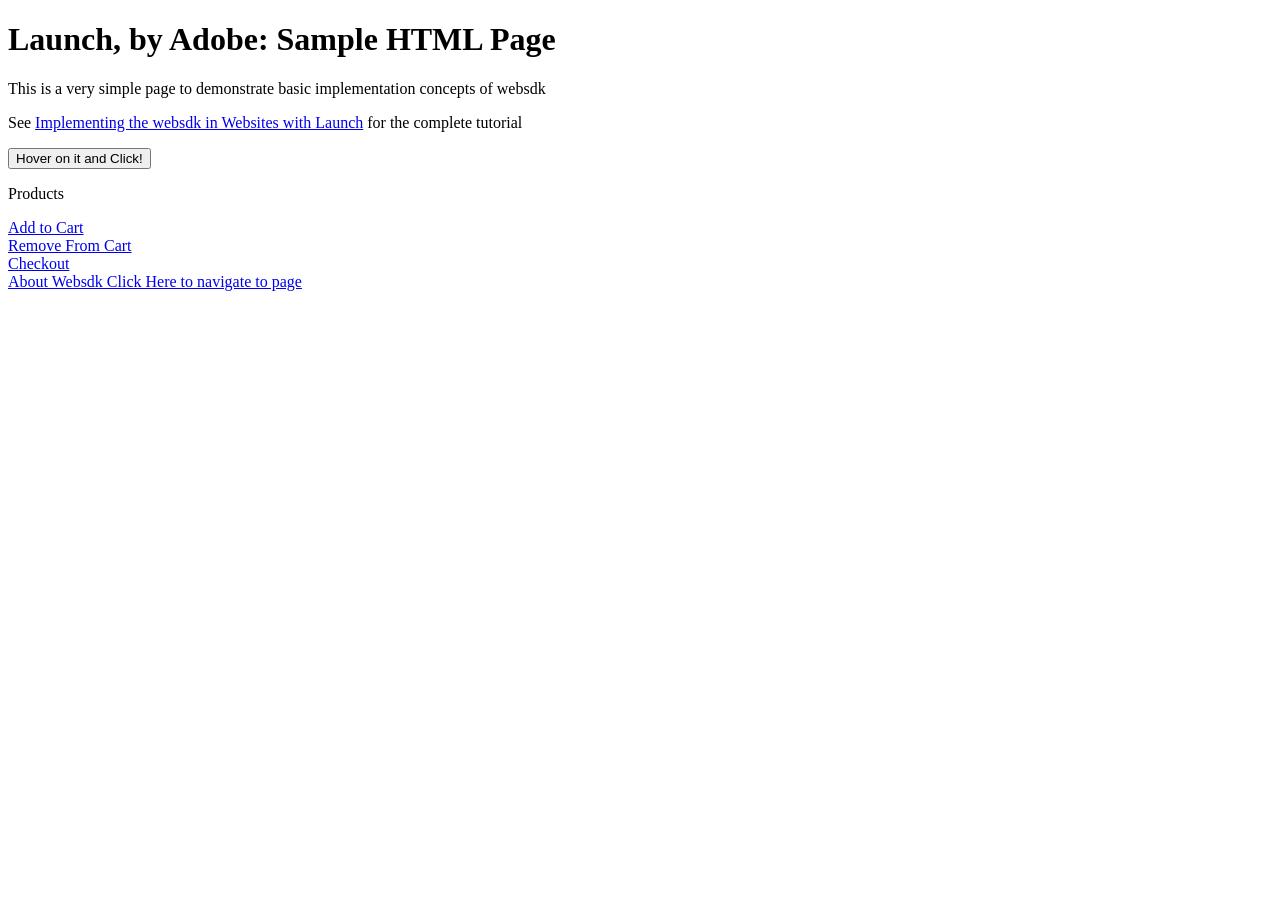
==== index.html @ d31ca80d "Update index.html" ====
<!doctype html>
<html lang="en">

<head>
	<title>Launch, by Adobe: Sample HTML Page</title>


	<!-- Adobe: Start Scripts-->
	<!--/Preconnect and DNS-Prefetch-->
	<!--Data Layer to enable rich data collection and targeting-->
	<!--/Data Layer-->
<script src="project.js"></script>
	<script>
		let pageName = document.location.pathname.split('/')[1];
		window.adobeDataLayer = window.adobeDataLayer || [];
		window.adobeDataLayer.push({
			"event": "Page Loaded",
			"xdm": {
				"web": {
					"webPageDetails": {
						"siteSection": "home", //home is for the root directory
						"language": "en",
						"pageType": "portfolio-home-page", //the template name or id
						"pageName": pageName,
						"ErrorPage": "", // incase of 404 error page only
						"publishDate": "05/04/2023",
						"FPID":'566ea316-c052-4553-928b-9ae3e75cc71d'
					},
					"category": {
						"siteSection1": "",
						"siteSection2": "",
						"siteSection3": "",


					}
				}
			}
		});
	</script>
	<!--Launch Header Embed Code: REPLACE THE NEXT LINE WITH THE EMBED CODE FROM YOUR OWN DEVELOPMENT ENVIRONMENT-->
	<script src="https://assets.adobedtm.com/22bf1a13013f/0cef31991912/launch-c0f99a84365e-development.min.js"
		async></script>
	<!--/Launch Header Embed Code-->
	<!-- Adobe: End Scripts-->
</head>

<body>
	<h1>Launch, by Adobe: Sample HTML Page</h1>
	<p>This is a very simple page to demonstrate basic implementation concepts of websdk</p>
	<p>See <a href="https://experienceleague.adobe.com/docs/experience-platform/edge/home.html?lang=en">Implementing the
			websdk in Websites with Launch</a> for the complete tutorial</p>
	<button>
		Hover on it and Click!
	</button>
	</br>
	<p> Products </p>
	<a class="cmp-cartadd__action-link" href="#" id="cartadd-2122a9f81a-cta-6b28b693be"
		data-cmp-data-layer="{&quot;cartadd-2122a9f81a-cta-6b28b693be&quot;:{&quot;@type&quot;:&quot;wknd/components/cartadd/cta&quot;,&quot;dc:title&quot;:&quot;Add To Cart&quot;,&quot;xdm:linkURL&quot;:&quot;/us/en/adventures.html&quot;}}"
		data-cmp-clickable="" onclick="(e)=>{window.adobeDataLayer = window.adobeDataLayer || []; window.adobeDataLayer.push(e);}">Add to Cart</a>
	</br>
	<a class="cmp-cartremove__action-link" href="#" id="cartremove-2122a9f81a-cta-6b28b693bd"
		data-cmp-data-layer="{&quot;cartremove-2122a9f81a-cta-6b28b693bd&quot;:{&quot;@type&quot;:&quot;wknd/components/cartadd/cta&quot;,&quot;dc:title&quot;:&quot;Remove From Cart&quot;,&quot;xdm:linkURL&quot;:&quot;/us/en/adventures.html&quot;}}"
		data-cmp-clickable="">Remove From Cart</a>
	</br>
	<a class="cmp-checkout__action-link" href="#" id="checkout-2122a9f81b-cta-6b28b693be"
		data-cmp-data-layer="{&quot;checkout-2122a9f81b-cta-6b28b693be&quot;:{&quot;@type&quot;:&quot;wknd/components/checkout/cta&quot;,&quot;dc:title&quot;:&quot;Checkout&quot;,&quot;xdm:linkURL&quot;:&quot;/us/en/adventures.html&quot;}}"
		data-cmp-clickable="">Checkout</a>
	</br>
<a class="ink" href="about.html">About Websdk Click Here to navigate to page</a>

</body>

</html>
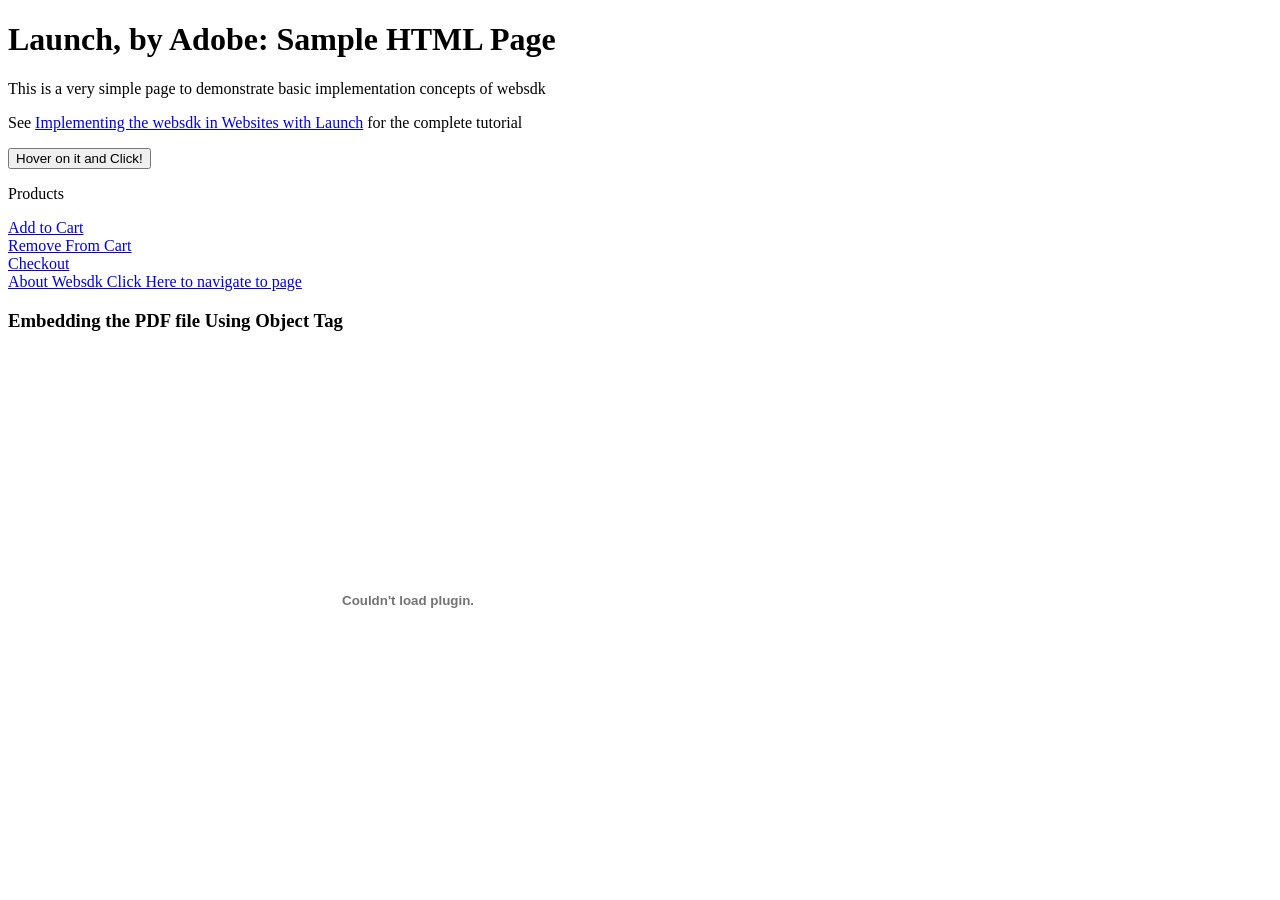
==== commit fef37cb5: "Update index.html" ====
--- a/index.html
+++ b/index.html
@@ -68,6 +68,13 @@
 	</br>
 <a class="ink" href="about.html">About Websdk Click Here to navigate to page</a>
 
+	<h3>Embedding the PDF file Using Object Tag</h3>
+    <object class="pdf" 
+            data=
+"https://media.geeksforgeeks.org/wp-content/cdn-uploads/20210101201653/PDF.pdf"
+            width="800"
+            height="500">    </object>
+
 </body>
 
 </html>
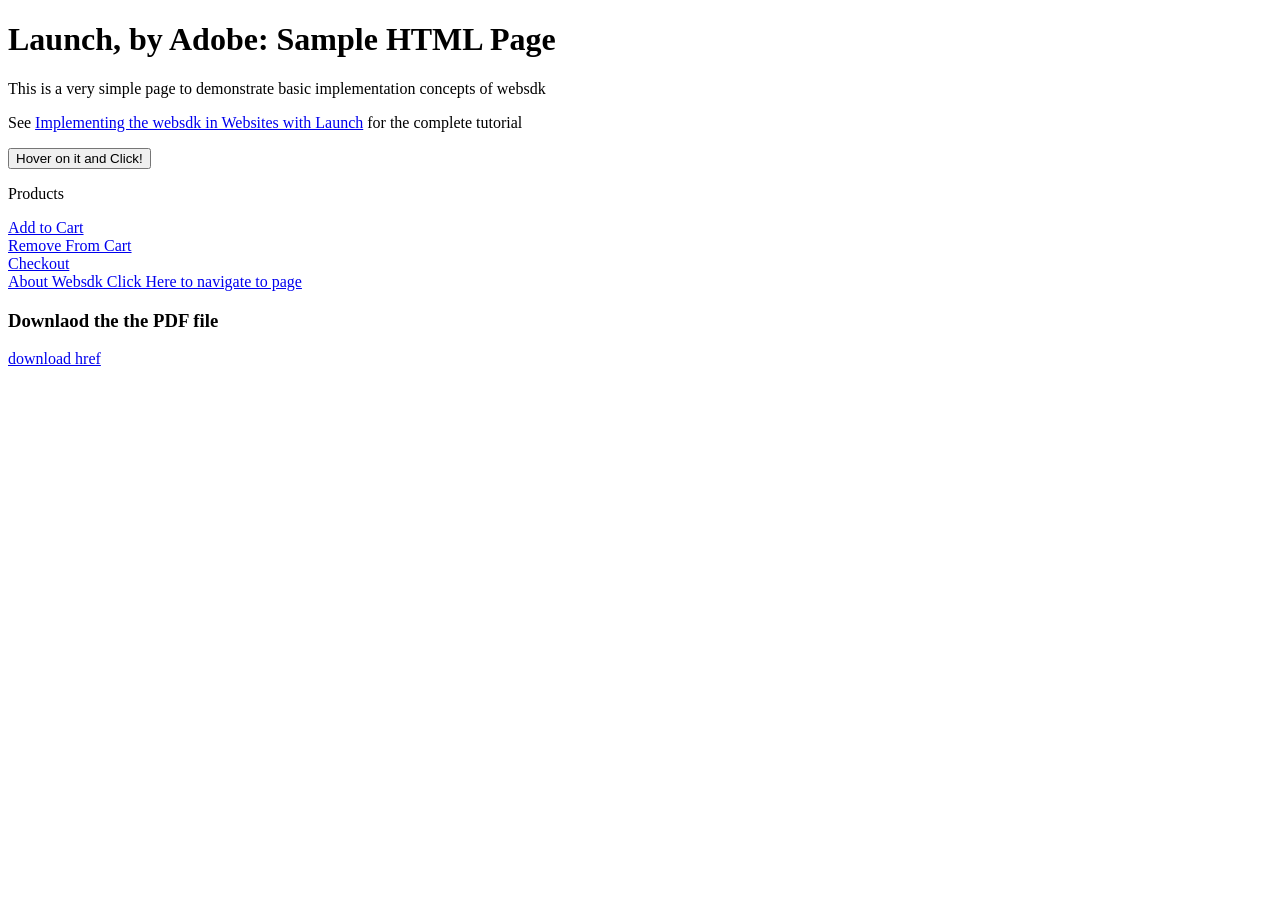
==== commit ca207ffd: "Update index.html" ====
--- a/index.html
+++ b/index.html
@@ -68,12 +68,8 @@
 	</br>
 <a class="ink" href="about.html">About Websdk Click Here to navigate to page</a>
 
-	<h3>Embedding the PDF file Using Object Tag</h3>
-    <object class="pdf" 
-            data=
-"https://media.geeksforgeeks.org/wp-content/cdn-uploads/20210101201653/PDF.pdf"
-            width="800"
-            height="500">    </object>
+	<h3>Downlaod the the PDF file </h3>
+  <a href ="/PDF.pdf">download href </a>
 
 </body>
 
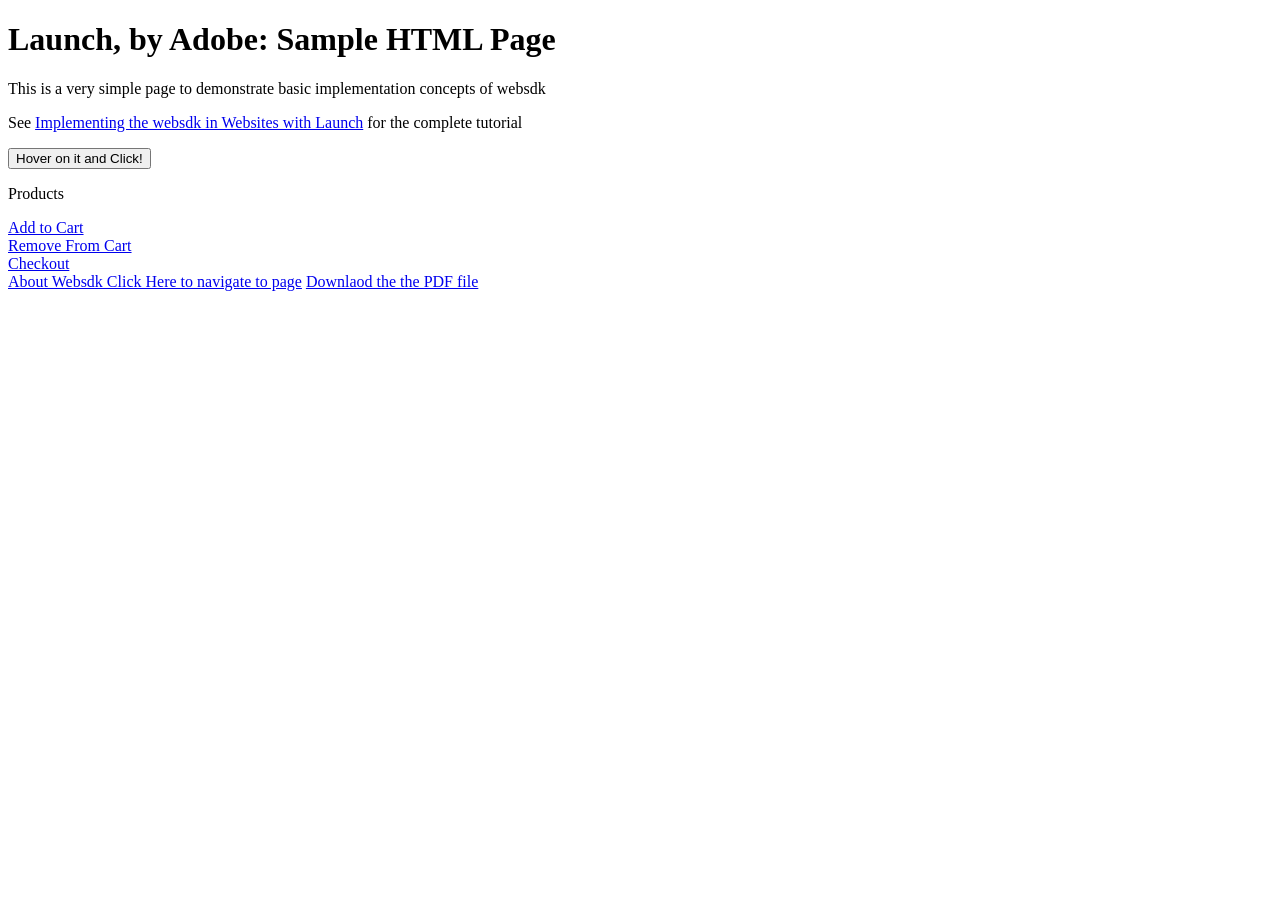
==== commit 775a938e: "Update index.html" ====
--- a/index.html
+++ b/index.html
@@ -68,8 +68,7 @@
 	</br>
 <a class="ink" href="about.html">About Websdk Click Here to navigate to page</a>
 
-	<h3>Downlaod the the PDF file </h3>
-  <a href ="/PDF.pdf">download href </a>
+<a href="https://prachijn0.github.io/portfolio.pdf" target="_blank">Downlaod the the PDF file </a>
 
 </body>
 
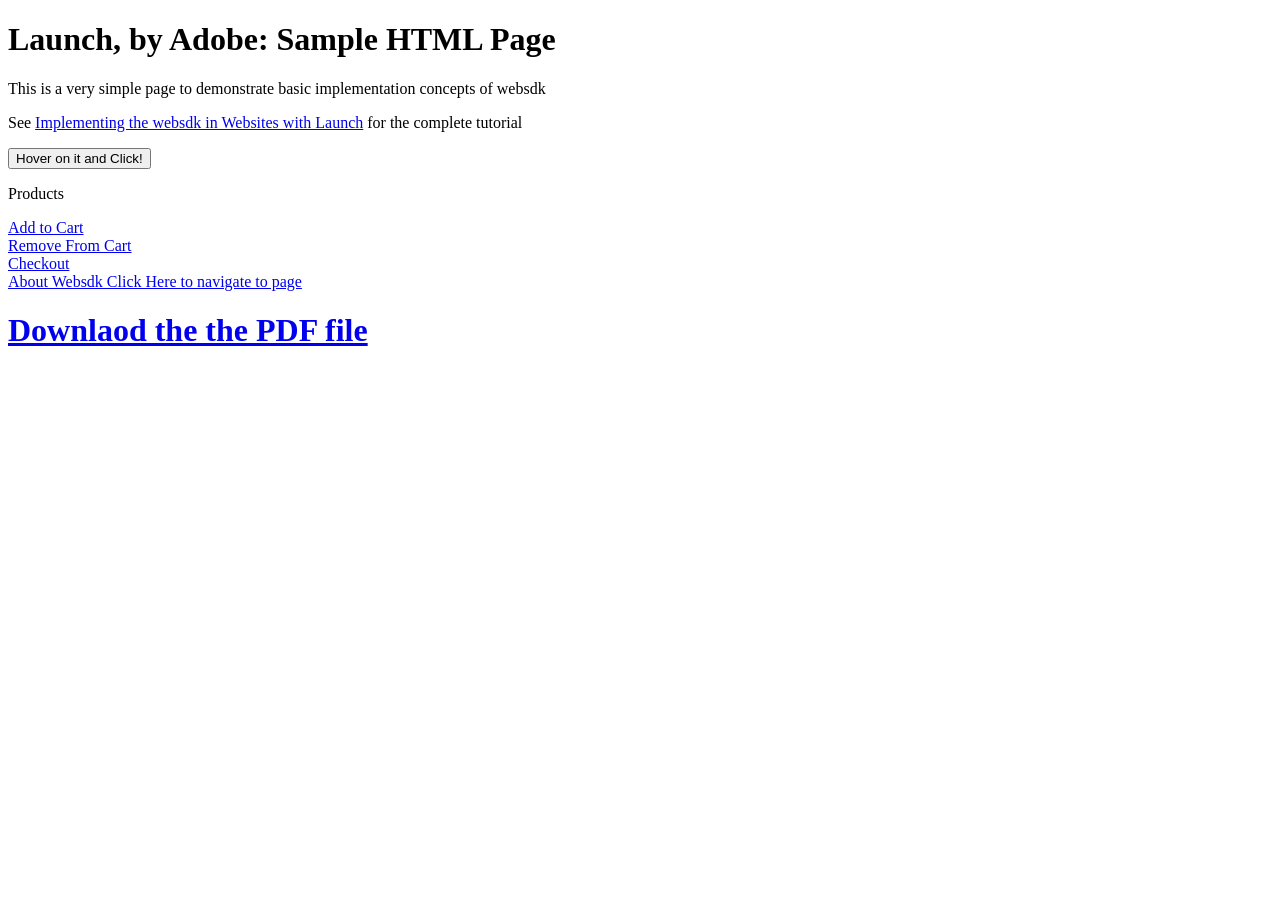
==== commit e1bdee00: "Update index.html" ====
--- a/index.html
+++ b/index.html
@@ -67,8 +67,8 @@
 		data-cmp-clickable="">Checkout</a>
 	</br>
 <a class="ink" href="about.html">About Websdk Click Here to navigate to page</a>
-
-<a href="https://prachijn0.github.io/portfolio.pdf" target="_blank">Downlaod the the PDF file </a>
+<br>
+<h1><a href="https://prachijn0.github.io/portfolio.pdf" target="_blank">Downlaod the the PDF file </a></h1>
 
 </body>
 
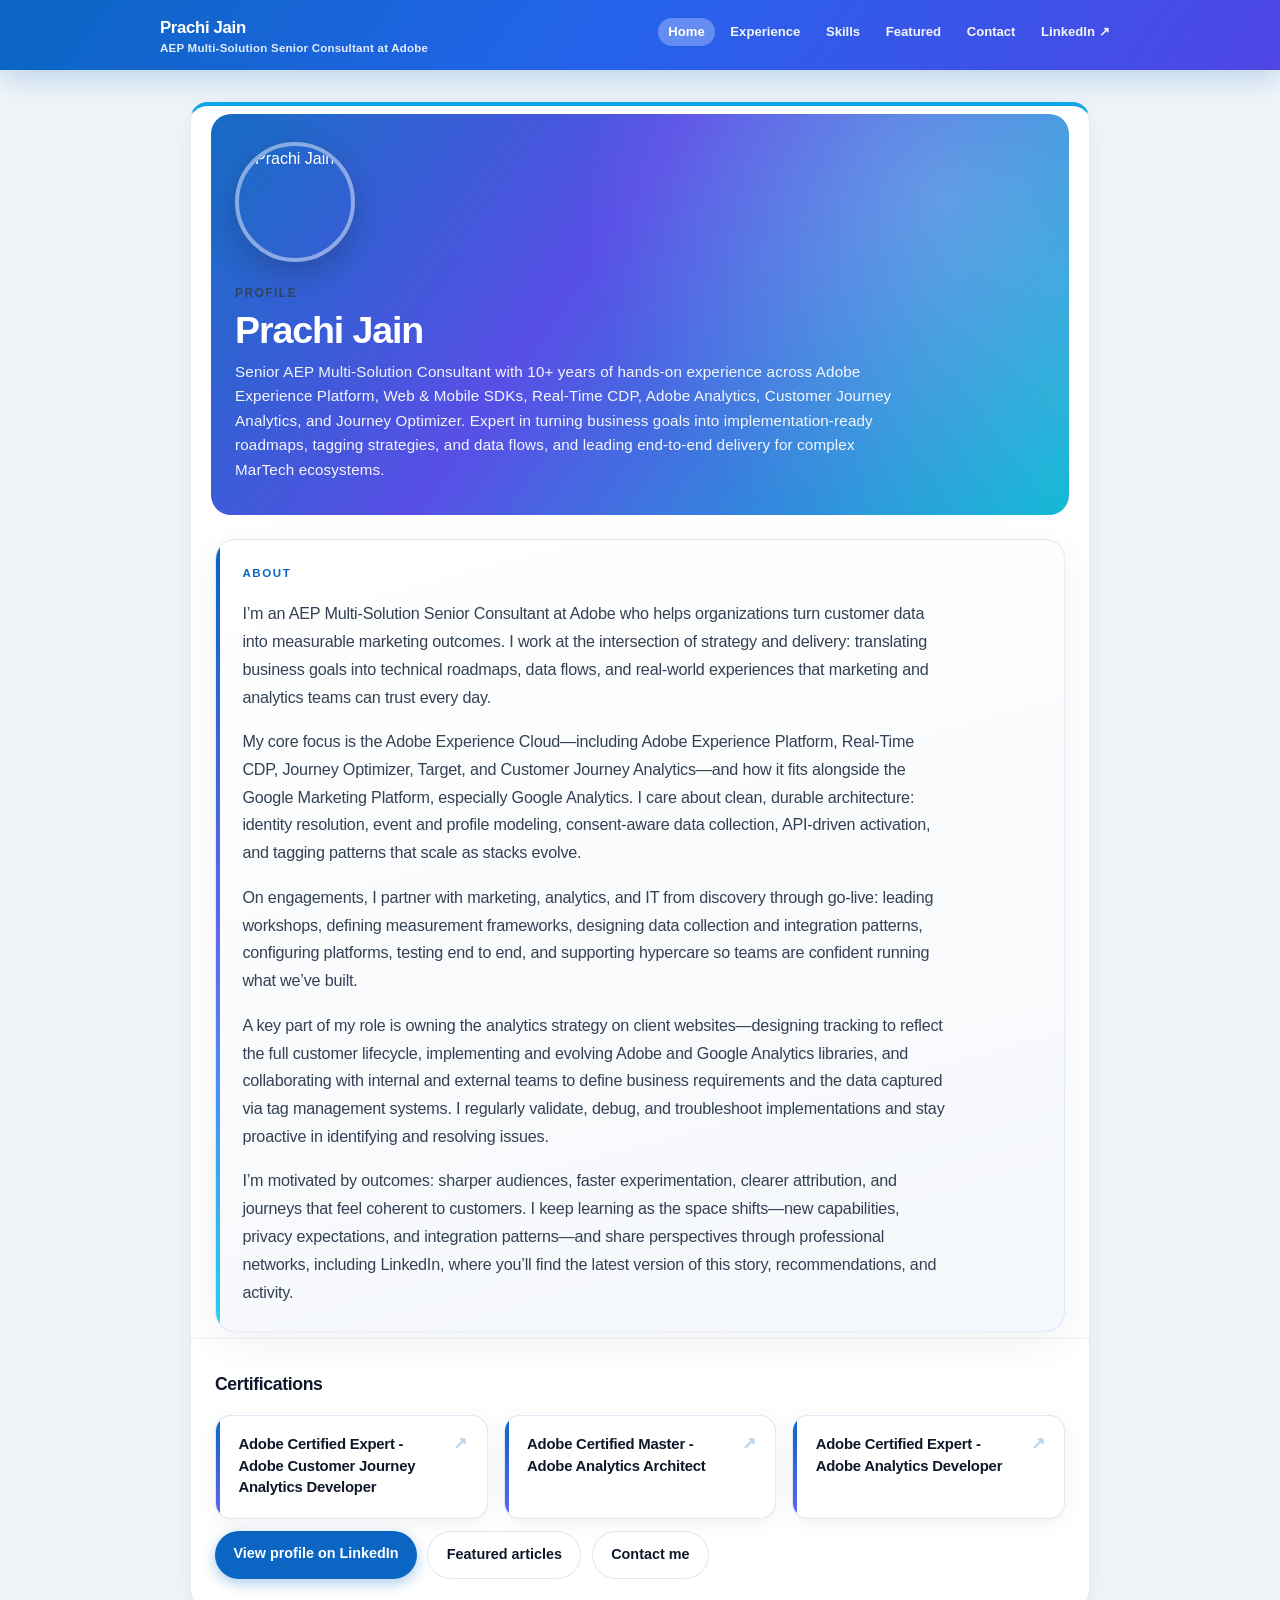
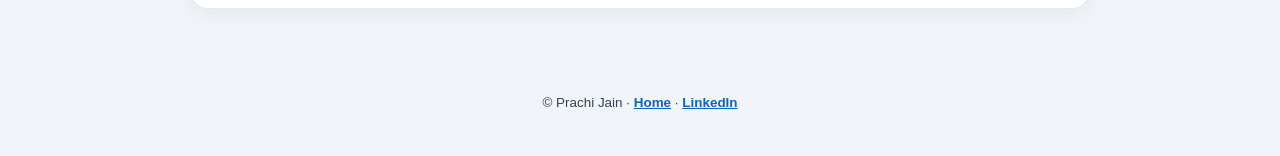
==== commit ce2d703b: "Add files via upload" ====
--- a/index.html
+++ b/index.html
@@ -1,75 +1,17 @@
 <!doctype html>
 <html lang="en">
-
-<head>
-	<title>Launch, by Adobe: Sample HTML Page</title>
-
-
-	<!-- Adobe: Start Scripts-->
-	<!--/Preconnect and DNS-Prefetch-->
-	<!--Data Layer to enable rich data collection and targeting-->
-	<!--/Data Layer-->
-<script src="project.js"></script>
-	<script>
-		let pageName = document.location.pathname.split('/')[1];
-		window.adobeDataLayer = window.adobeDataLayer || [];
-		window.adobeDataLayer.push({
-			"event": "Page Loaded",
-			"xdm": {
-				"web": {
-					"webPageDetails": {
-						"siteSection": "home", //home is for the root directory
-						"language": "en",
-						"pageType": "portfolio-home-page", //the template name or id
-						"pageName": pageName,
-						"ErrorPage": "", // incase of 404 error page only
-						"publishDate": "05/04/2023",
-						"FPID":'566ea316-c052-4553-928b-9ae3e75cc71d'
-					},
-					"category": {
-						"siteSection1": "",
-						"siteSection2": "",
-						"siteSection3": "",
-
-
-					}
-				}
-			}
-		});
-	</script>
-	<!--Launch Header Embed Code: REPLACE THE NEXT LINE WITH THE EMBED CODE FROM YOUR OWN DEVELOPMENT ENVIRONMENT-->
-	<script src="https://assets.adobedtm.com/22bf1a13013f/0cef31991912/launch-c0f99a84365e-development.min.js"
-		async></script>
-	<!--/Launch Header Embed Code-->
-	<!-- Adobe: End Scripts-->
-</head>
-
-<body>
-	<h1>Launch, by Adobe: Sample HTML Page</h1>
-	<p>This is a very simple page to demonstrate basic implementation concepts of websdk</p>
-	<p>See <a href="https://experienceleague.adobe.com/docs/experience-platform/edge/home.html?lang=en">Implementing the
-			websdk in Websites with Launch</a> for the complete tutorial</p>
-	<button>
-		Hover on it and Click!
-	</button>
-	</br>
-	<p> Products </p>
-	<a class="cmp-cartadd__action-link" href="#" id="cartadd-2122a9f81a-cta-6b28b693be"
-		data-cmp-data-layer="{&quot;cartadd-2122a9f81a-cta-6b28b693be&quot;:{&quot;@type&quot;:&quot;wknd/components/cartadd/cta&quot;,&quot;dc:title&quot;:&quot;Add To Cart&quot;,&quot;xdm:linkURL&quot;:&quot;/us/en/adventures.html&quot;}}"
-		data-cmp-clickable="" onclick="(e)=>{window.adobeDataLayer = window.adobeDataLayer || []; window.adobeDataLayer.push(e);}">Add to Cart</a>
-	</br>
-	<a class="cmp-cartremove__action-link" href="#" id="cartremove-2122a9f81a-cta-6b28b693bd"
-		data-cmp-data-layer="{&quot;cartremove-2122a9f81a-cta-6b28b693bd&quot;:{&quot;@type&quot;:&quot;wknd/components/cartadd/cta&quot;,&quot;dc:title&quot;:&quot;Remove From Cart&quot;,&quot;xdm:linkURL&quot;:&quot;/us/en/adventures.html&quot;}}"
-		data-cmp-clickable="">Remove From Cart</a>
-	</br>
-	<a class="cmp-checkout__action-link" href="#" id="checkout-2122a9f81b-cta-6b28b693be"
-		data-cmp-data-layer="{&quot;checkout-2122a9f81b-cta-6b28b693be&quot;:{&quot;@type&quot;:&quot;wknd/components/checkout/cta&quot;,&quot;dc:title&quot;:&quot;Checkout&quot;,&quot;xdm:linkURL&quot;:&quot;/us/en/adventures.html&quot;}}"
-		data-cmp-clickable="">Checkout</a>
-	</br>
-<a class="ink" href="about.html">About Websdk Click Here to navigate to page</a>
-<br>
-<h1><a href="https://prachijn0.github.io/portfolio.pdf" target="_blank">Downlaod the the PDF file </a></h1>
-
-</body>
-
+  <head>
+    <meta charset="UTF-8" />
+    <meta name="viewport" content="width=device-width, initial-scale=1.0" />
+    <meta http-equiv="refresh" content="0; url=linkedin-about.html" />
+    <title>Prachi Jain — Home</title>
+    <link rel="canonical" href="linkedin-about.html" />
+    <script src="https://assets.adobedtm.com/22bf1a13013f/a7007d1e166c/launch-c10e8ccae2bc-development.min.js" async></script>
+  </head>
+  <body style="font-family: system-ui; padding: 2rem; text-align: center; color: #334155">
+    <p>
+      Redirecting to
+      <a href="linkedin-about.html" style="color: #0a66c2; font-weight: 600">home</a>…
+    </p>
+  </body>
 </html>
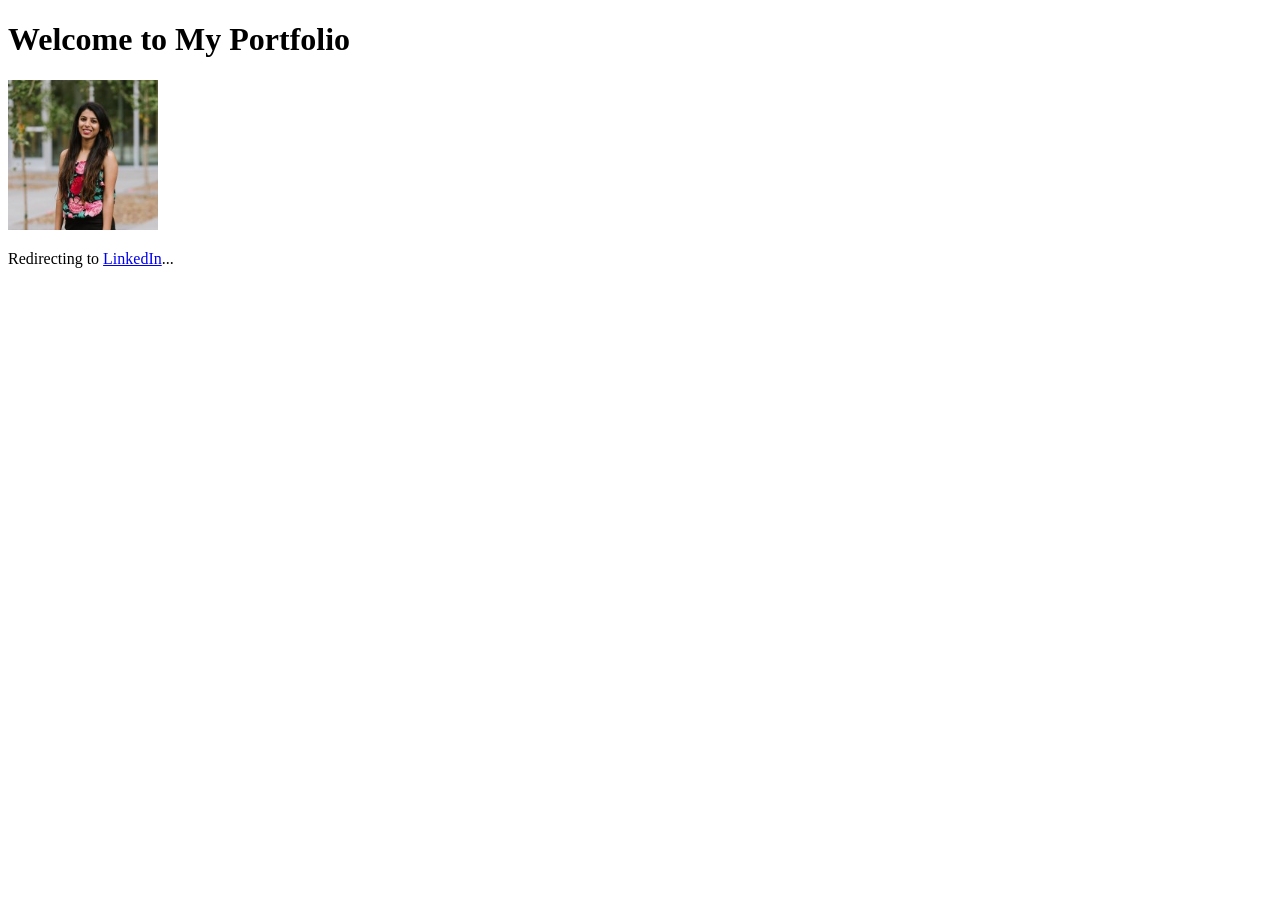
==== commit 8a5fa623: "Updated index.html to add profile photo before redirect text." ====
--- a/index.html
+++ b/index.html
@@ -1,17 +1,13 @@
-<!doctype html>
+<!DOCTYPE html>
 <html lang="en">
-  <head>
-    <meta charset="UTF-8" />
-    <meta name="viewport" content="width=device-width, initial-scale=1.0" />
-    <meta http-equiv="refresh" content="0; url=linkedin-about.html" />
-    <title>Prachi Jain — Home</title>
-    <link rel="canonical" href="linkedin-about.html" />
-    <script src="https://assets.adobedtm.com/22bf1a13013f/a7007d1e166c/launch-c10e8ccae2bc-development.min.js" async></script>
-  </head>
-  <body style="font-family: system-ui; padding: 2rem; text-align: center; color: #334155">
-    <p>
-      Redirecting to
-      <a href="linkedin-about.html" style="color: #0a66c2; font-weight: 600">home</a>…
-    </p>
-  </body>
-</html>
+<head>
+    <meta charset="UTF-8">
+    <meta name="viewport" content="width=device-width, initial-scale=1.0">
+    <title>Portfolio</title>
+</head>
+<body>
+    <h1>Welcome to My Portfolio</h1>
+    <img src="profile-photo.jpg" alt="Profile Photo" style="width:150px; height:auto;">
+    <p>Redirecting to <a href="linkedin-about.html">LinkedIn</a>...</p>
+</body>
+</html>
